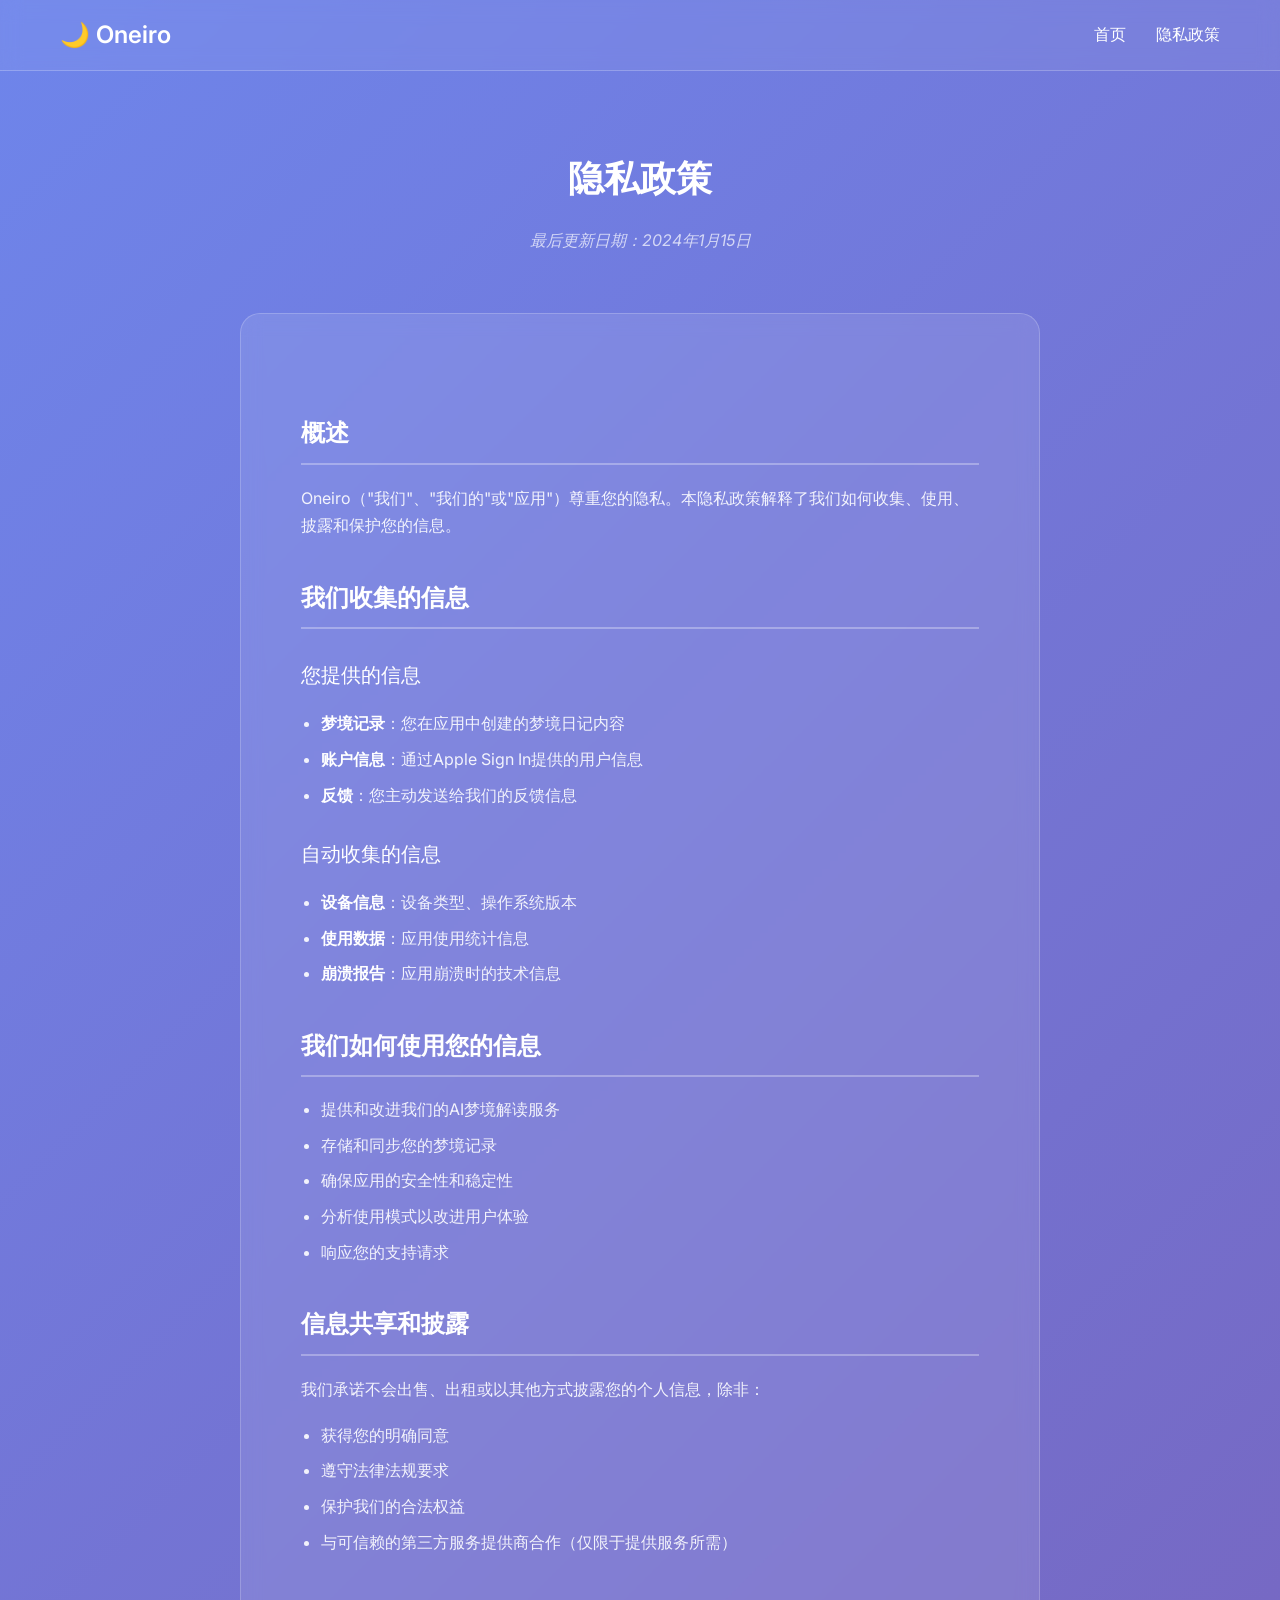
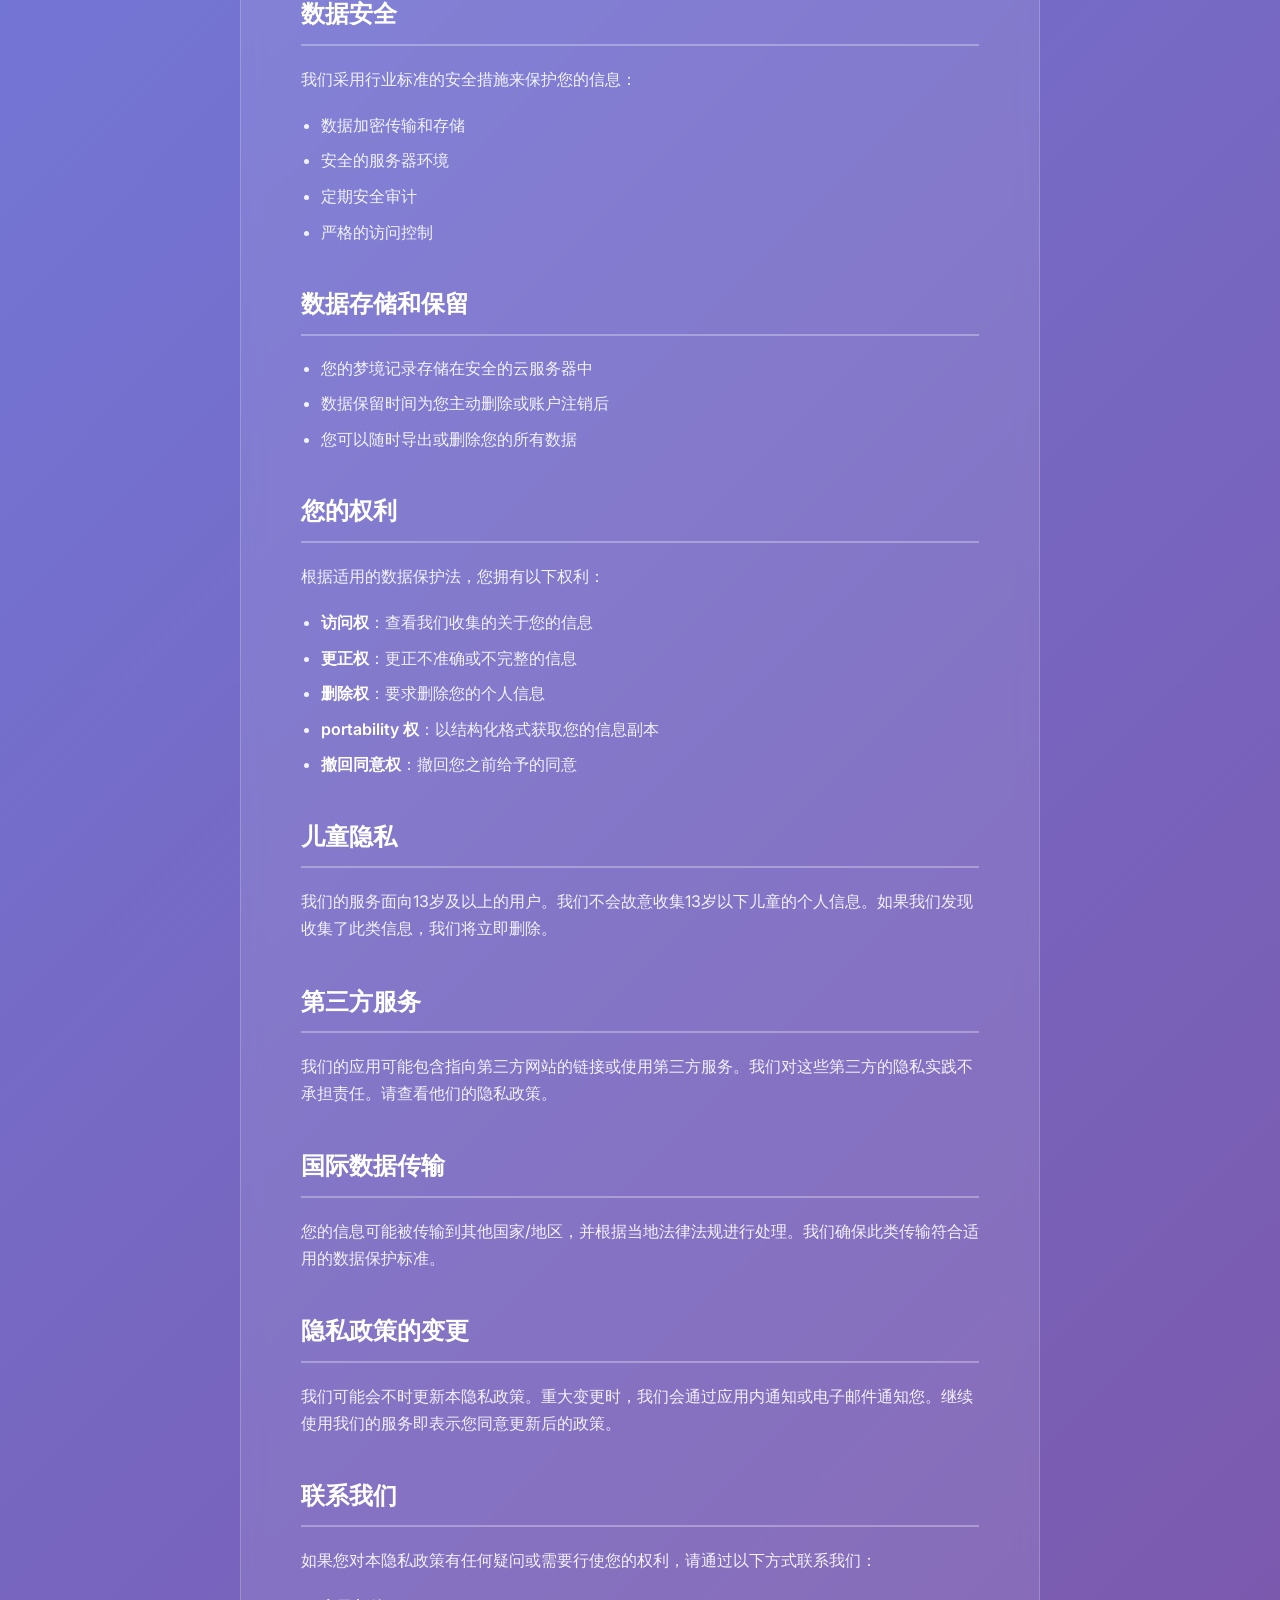
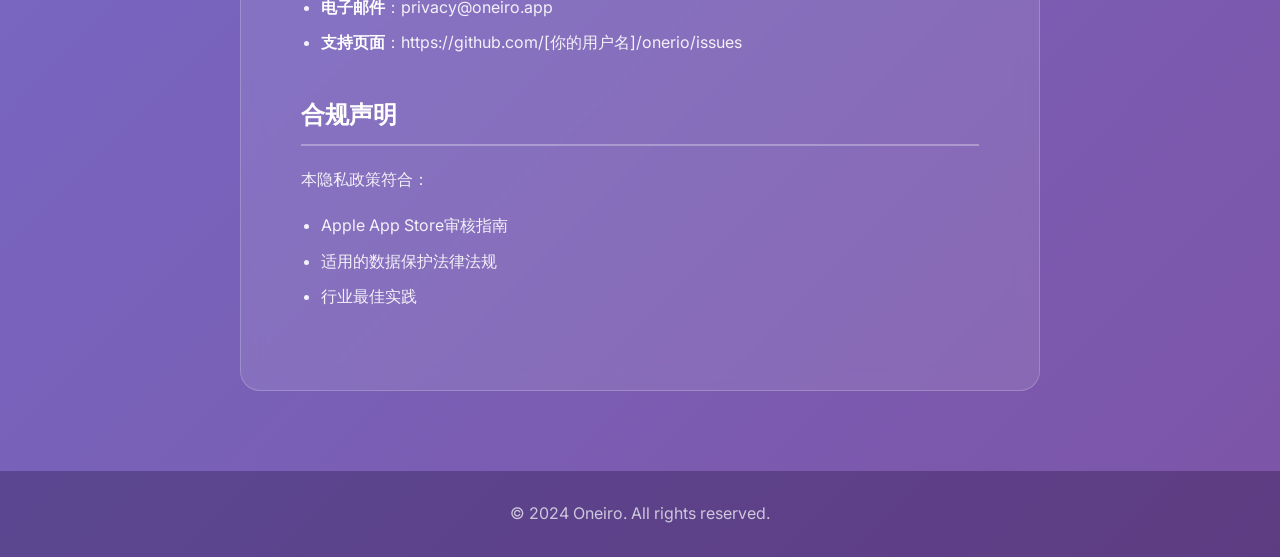
==== privacy-policy.html @ 010667df "Update README.md with deployment instructions for GitHub Pages, App Store submission details, and fi" ====
<!DOCTYPE html>
<html lang="zh-CN">
<head>
    <meta charset="UTF-8">
    <meta name="viewport" content="width=device-width, initial-scale=1.0">
    <title>隐私政策 - Oneiro</title>
    <link rel="stylesheet" href="styles.css">
    <link href="https://fonts.googleapis.com/css2?family=Inter:wght@300;400;500;600&display=swap" rel="stylesheet">
</head>
<body>
    <header>
        <nav>
            <div class="nav-container">
                <h1>🌙 Oneiro</h1>
                <ul>
                    <li><a href="index.html">首页</a></li>
                    <li><a href="privacy-policy.html">隐私政策</a></li>
                </ul>
            </div>
        </nav>
    </header>

    <main>
        <section class="privacy-policy">
            <div class="container">
                <h1>隐私政策</h1>
                <p class="last-updated">最后更新日期：2024年1月15日</p>

                <div class="policy-content">
                    <h2>概述</h2>
                    <p>Oneiro（"我们"、"我们的"或"应用"）尊重您的隐私。本隐私政策解释了我们如何收集、使用、披露和保护您的信息。</p>

                    <h2>我们收集的信息</h2>
                    <h3>您提供的信息</h3>
                    <ul>
                        <li><strong>梦境记录</strong>：您在应用中创建的梦境日记内容</li>
                        <li><strong>账户信息</strong>：通过Apple Sign In提供的用户信息</li>
                        <li><strong>反馈</strong>：您主动发送给我们的反馈信息</li>
                    </ul>

                    <h3>自动收集的信息</h3>
                    <ul>
                        <li><strong>设备信息</strong>：设备类型、操作系统版本</li>
                        <li><strong>使用数据</strong>：应用使用统计信息</li>
                        <li><strong>崩溃报告</strong>：应用崩溃时的技术信息</li>
                    </ul>

                    <h2>我们如何使用您的信息</h2>
                    <ul>
                        <li>提供和改进我们的AI梦境解读服务</li>
                        <li>存储和同步您的梦境记录</li>
                        <li>确保应用的安全性和稳定性</li>
                        <li>分析使用模式以改进用户体验</li>
                        <li>响应您的支持请求</li>
                    </ul>

                    <h2>信息共享和披露</h2>
                    <p>我们承诺不会出售、出租或以其他方式披露您的个人信息，除非：</p>
                    <ul>
                        <li>获得您的明确同意</li>
                        <li>遵守法律法规要求</li>
                        <li>保护我们的合法权益</li>
                        <li>与可信赖的第三方服务提供商合作（仅限于提供服务所需）</li>
                    </ul>

                    <h2>数据安全</h2>
                    <p>我们采用行业标准的安全措施来保护您的信息：</p>
                    <ul>
                        <li>数据加密传输和存储</li>
                        <li>安全的服务器环境</li>
                        <li>定期安全审计</li>
                        <li>严格的访问控制</li>
                    </ul>

                    <h2>数据存储和保留</h2>
                    <ul>
                        <li>您的梦境记录存储在安全的云服务器中</li>
                        <li>数据保留时间为您主动删除或账户注销后</li>
                        <li>您可以随时导出或删除您的所有数据</li>
                    </ul>

                    <h2>您的权利</h2>
                    <p>根据适用的数据保护法，您拥有以下权利：</p>
                    <ul>
                        <li><strong>访问权</strong>：查看我们收集的关于您的信息</li>
                        <li><strong>更正权</strong>：更正不准确或不完整的信息</li>
                        <li><strong>删除权</strong>：要求删除您的个人信息</li>
                        <li><strong> portability 权</strong>：以结构化格式获取您的信息副本</li>
                        <li><strong>撤回同意权</strong>：撤回您之前给予的同意</li>
                    </ul>

                    <h2>儿童隐私</h2>
                    <p>我们的服务面向13岁及以上的用户。我们不会故意收集13岁以下儿童的个人信息。如果我们发现收集了此类信息，我们将立即删除。</p>

                    <h2>第三方服务</h2>
                    <p>我们的应用可能包含指向第三方网站的链接或使用第三方服务。我们对这些第三方的隐私实践不承担责任。请查看他们的隐私政策。</p>

                    <h2>国际数据传输</h2>
                    <p>您的信息可能被传输到其他国家/地区，并根据当地法律法规进行处理。我们确保此类传输符合适用的数据保护标准。</p>

                    <h2>隐私政策的变更</h2>
                    <p>我们可能会不时更新本隐私政策。重大变更时，我们会通过应用内通知或电子邮件通知您。继续使用我们的服务即表示您同意更新后的政策。</p>

                    <h2>联系我们</h2>
                    <p>如果您对本隐私政策有任何疑问或需要行使您的权利，请通过以下方式联系我们：</p>
                    <ul>
                        <li><strong>电子邮件</strong>：privacy@oneiro.app</li>
                        <li><strong>支持页面</strong>：https://github.com/[你的用户名]/onerio/issues</li>
                    </ul>

                    <h2>合规声明</h2>
                    <p>本隐私政策符合：</p>
                    <ul>
                        <li>Apple App Store审核指南</li>
                        <li>适用的数据保护法律法规</li>
                        <li>行业最佳实践</li>
                    </ul>
                </div>
            </div>
        </section>
    </main>

    <footer>
        <div class="container">
            <p>&copy; 2024 Oneiro. All rights reserved.</p>
        </div>
    </footer>
</body>
</html>
---- styles.css ----
/* 全局样式 */
* {
    margin: 0;
    padding: 0;
    box-sizing: border-box;
}

body {
    font-family: 'Inter', -apple-system, BlinkMacSystemFont, 'Segoe UI', Roboto, sans-serif;
    line-height: 1.6;
    color: #1f2937;
    background: linear-gradient(135deg, #667eea 0%, #764ba2 100%);
    min-height: 100vh;
}

.container {
    max-width: 1200px;
    margin: 0 auto;
    padding: 0 20px;
}

/* 导航栏 */
nav {
    background: rgba(255, 255, 255, 0.1);
    backdrop-filter: blur(10px);
    border-bottom: 1px solid rgba(255, 255, 255, 0.2);
    position: fixed;
    width: 100%;
    top: 0;
    z-index: 1000;
}

.nav-container {
    max-width: 1200px;
    margin: 0 auto;
    padding: 0 20px;
    display: flex;
    justify-content: space-between;
    align-items: center;
    height: 70px;
}

nav h1 {
    color: white;
    font-size: 24px;
    font-weight: 600;
}

nav ul {
    display: flex;
    list-style: none;
    gap: 30px;
}

nav a {
    color: white;
    text-decoration: none;
    font-weight: 500;
    transition: opacity 0.3s ease;
}

nav a:hover {
    opacity: 0.8;
}

/* 主要内容 */
main {
    padding-top: 70px;
}

/* 首页英雄区域 */
.hero {
    padding: 100px 0;
    text-align: center;
    color: white;
}

.hero-content h2 {
    font-size: 48px;
    font-weight: 600;
    margin-bottom: 20px;
    text-shadow: 0 2px 4px rgba(0, 0, 0, 0.3);
}

.hero-content p {
    font-size: 20px;
    margin-bottom: 40px;
    opacity: 0.9;
}

.hero-buttons {
    display: flex;
    gap: 20px;
    justify-content: center;
    flex-wrap: wrap;
}

.btn-primary, .btn-secondary {
    padding: 12px 30px;
    border-radius: 25px;
    text-decoration: none;
    font-weight: 500;
    transition: all 0.3s ease;
    display: inline-block;
}

.btn-primary {
    background: rgba(255, 255, 255, 0.2);
    color: white;
    border: 1px solid rgba(255, 255, 255, 0.3);
}

.btn-primary:hover {
    background: rgba(255, 255, 255, 0.3);
    transform: translateY(-2px);
}

.btn-secondary {
    background: transparent;
    color: white;
    border: 1px solid rgba(255, 255, 255, 0.5);
}

.btn-secondary:hover {
    background: rgba(255, 255, 255, 0.1);
    transform: translateY(-2px);
}

/* 功能区域 */
.features {
    padding: 80px 0;
    background: rgba(255, 255, 255, 0.05);
}

.features h2 {
    text-align: center;
    color: white;
    font-size: 36px;
    margin-bottom: 60px;
    font-weight: 600;
}

.features-grid {
    display: grid;
    grid-template-columns: repeat(auto-fit, minmax(250px, 1fr));
    gap: 30px;
}

.feature-card {
    background: rgba(255, 255, 255, 0.1);
    backdrop-filter: blur(10px);
    border-radius: 20px;
    padding: 40px 30px;
    text-align: center;
    border: 1px solid rgba(255, 255, 255, 0.2);
    transition: transform 0.3s ease, box-shadow 0.3s ease;
}

.feature-card:hover {
    transform: translateY(-5px);
    box-shadow: 0 20px 40px rgba(0, 0, 0, 0.2);
}

.feature-icon {
    font-size: 48px;
    margin-bottom: 20px;
}

.feature-card h3 {
    color: white;
    font-size: 24px;
    margin-bottom: 15px;
    font-weight: 600;
}

.feature-card p {
    color: rgba(255, 255, 255, 0.8);
    font-size: 16px;
    line-height: 1.6;
}

/* 隐私政策页面 */
.privacy-policy {
    padding: 80px 0;
    background: rgba(255, 255, 255, 0.05);
}

.privacy-policy h1 {
    text-align: center;
    color: white;
    font-size: 36px;
    margin-bottom: 20px;
    font-weight: 600;
}

.last-updated {
    text-align: center;
    color: rgba(255, 255, 255, 0.7);
    margin-bottom: 60px;
    font-style: italic;
}

.policy-content {
    background: rgba(255, 255, 255, 0.1);
    backdrop-filter: blur(10px);
    border-radius: 20px;
    padding: 60px;
    border: 1px solid rgba(255, 255, 255, 0.2);
    max-width: 800px;
    margin: 0 auto;
}

.policy-content h2 {
    color: white;
    font-size: 24px;
    margin: 40px 0 20px 0;
    padding-bottom: 10px;
    border-bottom: 2px solid rgba(255, 255, 255, 0.3);
    font-weight: 600;
}

.policy-content h3 {
    color: white;
    font-size: 20px;
    margin: 30px 0 15px 0;
    font-weight: 500;
}

.policy-content p {
    color: rgba(255, 255, 255, 0.9);
    margin-bottom: 20px;
    line-height: 1.7;
}

.policy-content ul {
    margin: 20px 0;
    padding-left: 20px;
}

.policy-content li {
    color: rgba(255, 255, 255, 0.9);
    margin-bottom: 10px;
    line-height: 1.6;
}

.policy-content li strong {
    color: white;
    font-weight: 600;
}

/* 页脚 */
footer {
    background: rgba(0, 0, 0, 0.2);
    padding: 30px 0;
    text-align: center;
    color: rgba(255, 255, 255, 0.7);
}

/* 响应式设计 */
@media (max-width: 768px) {
    .nav-container {
        flex-direction: column;
        height: auto;
        padding: 20px;
    }

    nav ul {
        margin-top: 20px;
        gap: 20px;
    }

    .hero-content h2 {
        font-size: 32px;
    }

    .hero-content p {
        font-size: 18px;
    }

    .hero-buttons {
        flex-direction: column;
        align-items: center;
    }

    .features-grid {
        grid-template-columns: 1fr;
    }

    .policy-content {
        padding: 30px 20px;
    }

    .features h2, .privacy-policy h1 {
        font-size: 28px;
    }
}
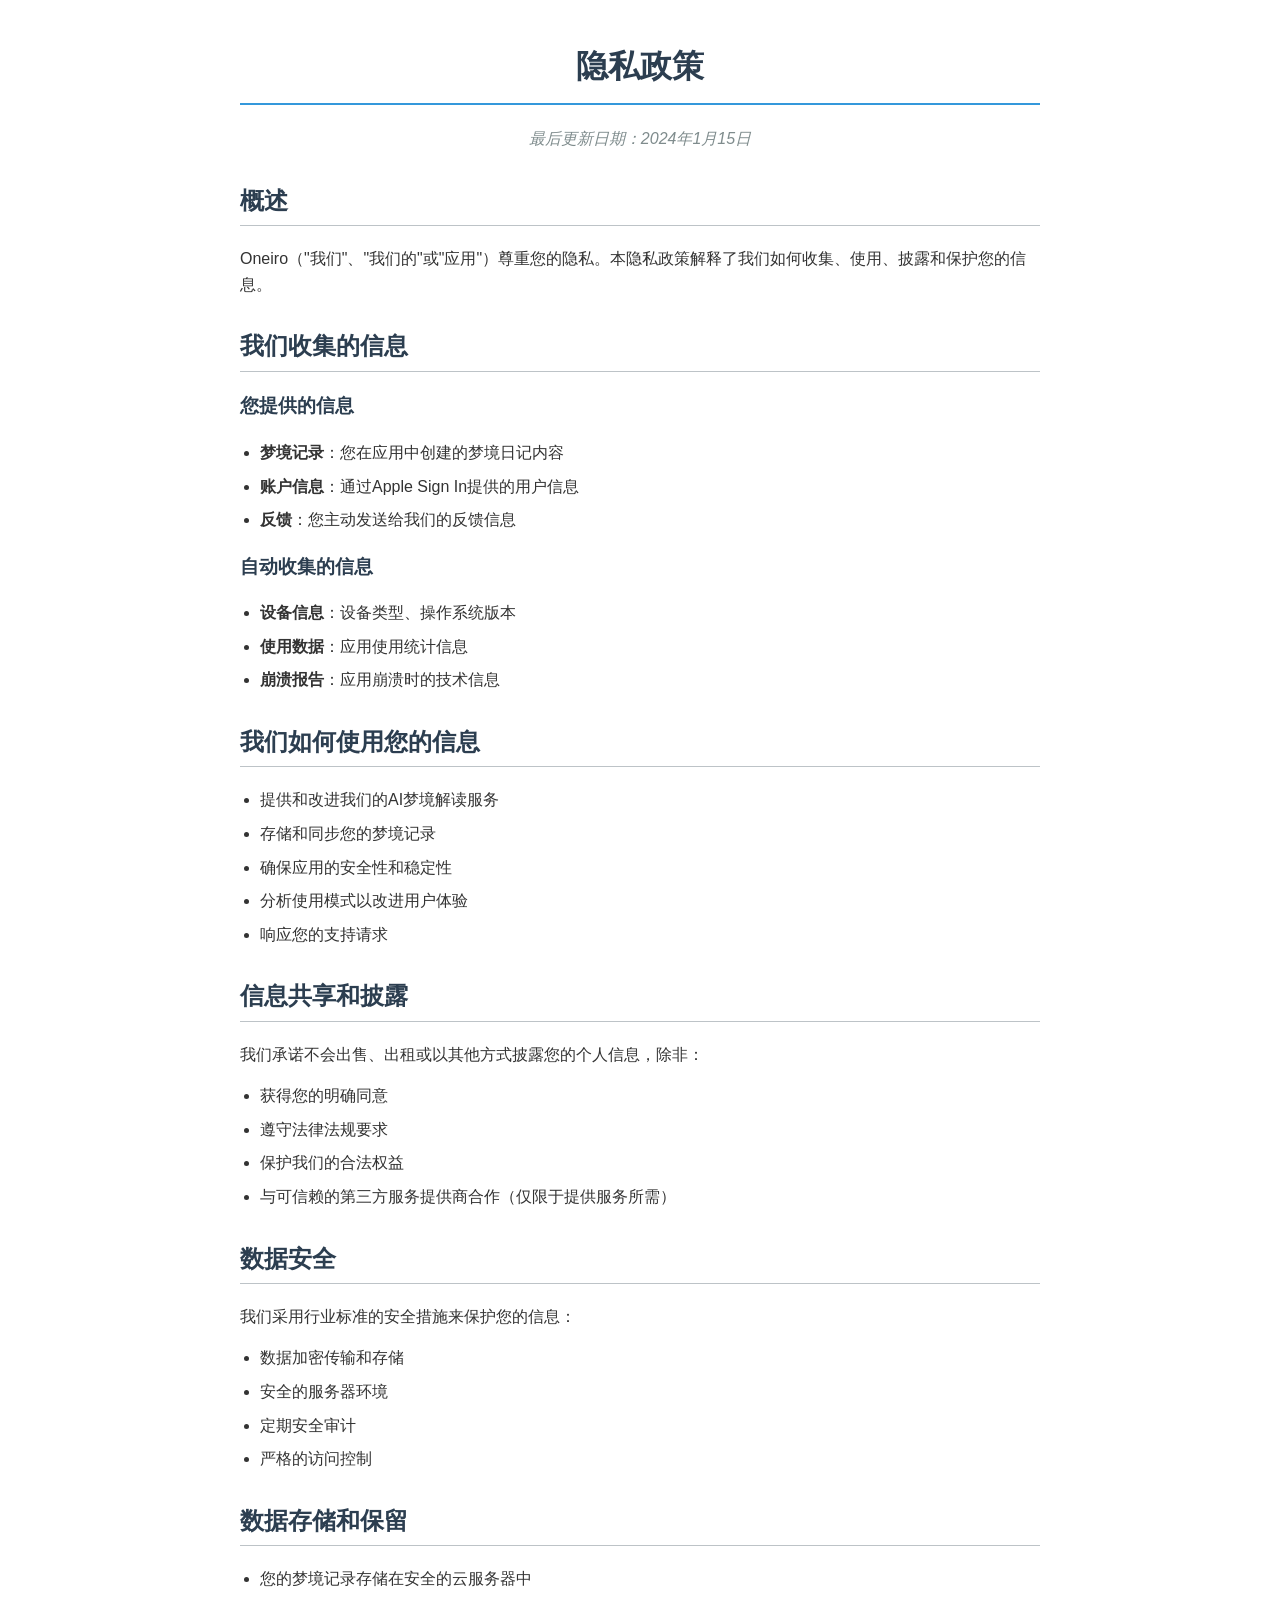
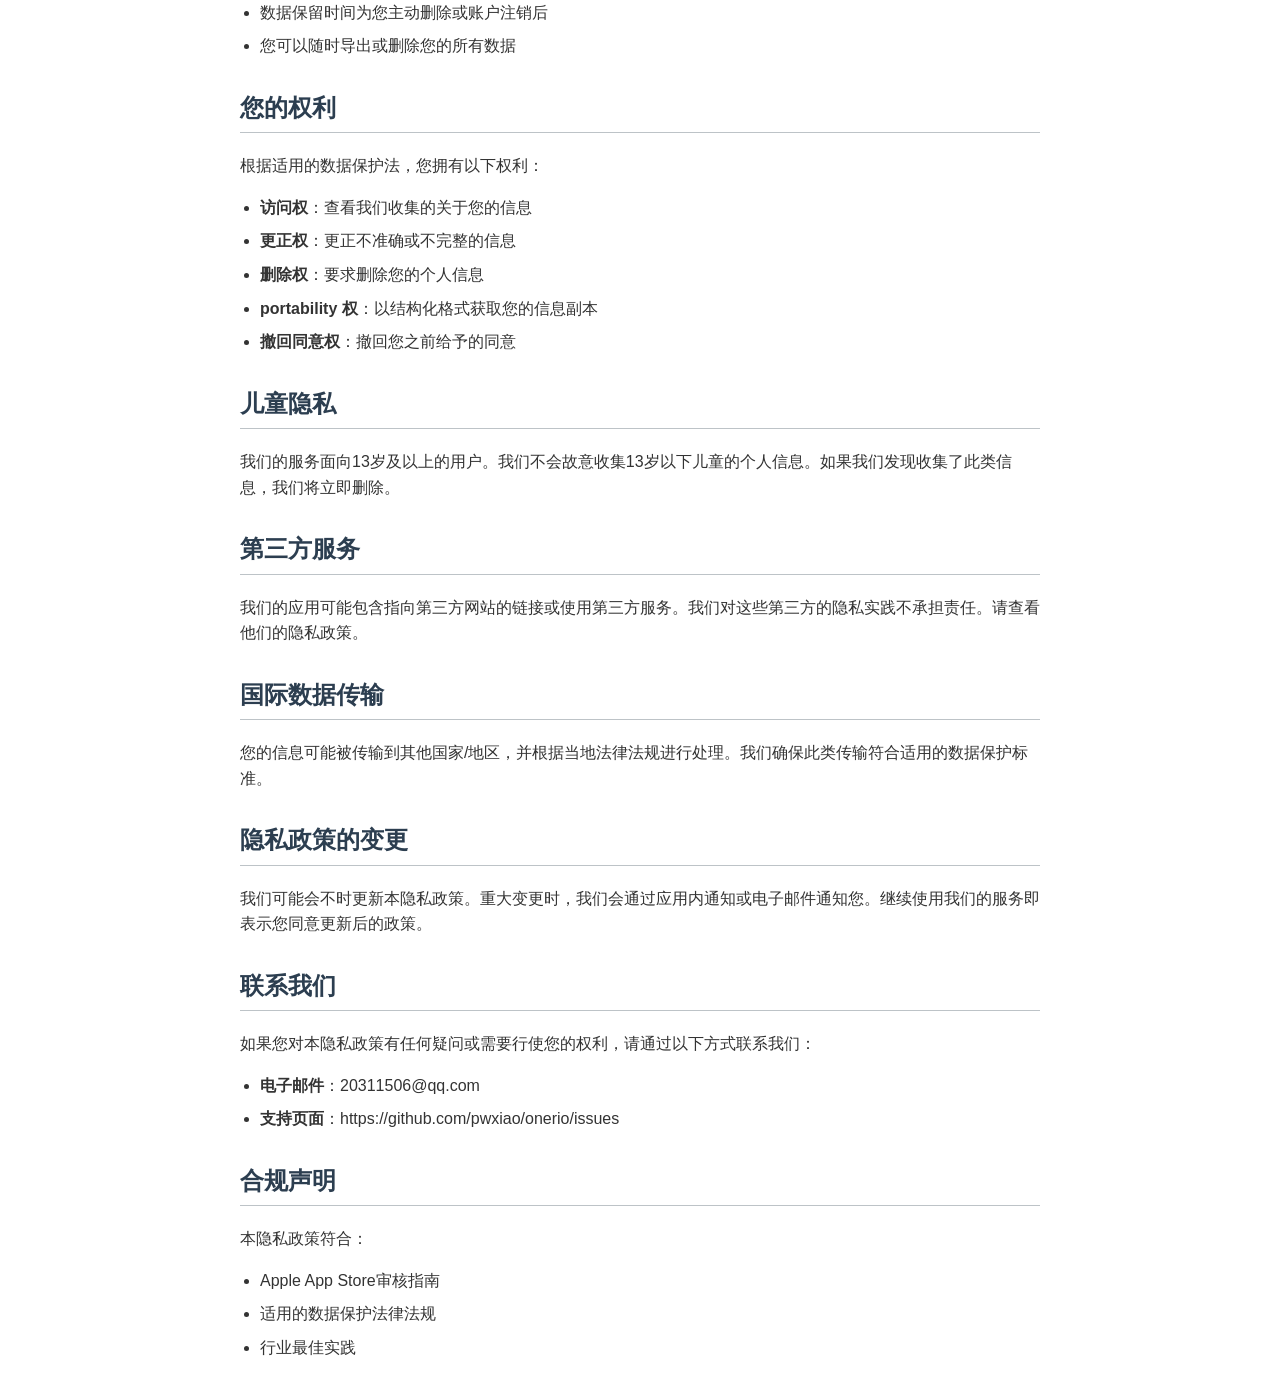
==== commit c2947b17: "Revise privacy policy layout with embedded styles, update contact information, and modify README for" ====
--- a/privacy-policy.html
+++ b/privacy-policy.html
@@ -4,29 +4,47 @@
     <meta charset="UTF-8">
     <meta name="viewport" content="width=device-width, initial-scale=1.0">
     <title>隐私政策 - Oneiro</title>
-    <link rel="stylesheet" href="styles.css">
-    <link href="https://fonts.googleapis.com/css2?family=Inter:wght@300;400;500;600&display=swap" rel="stylesheet">
+    <style>
+        body {
+            font-family: -apple-system, BlinkMacSystemFont, 'Segoe UI', Roboto, sans-serif;
+            line-height: 1.6;
+            max-width: 800px;
+            margin: 0 auto;
+            padding: 20px;
+            background: white;
+            color: #333;
+        }
+        h1, h2, h3 {
+            color: #2c3e50;
+        }
+        h1 {
+            text-align: center;
+            border-bottom: 2px solid #3498db;
+            padding-bottom: 10px;
+        }
+        h2 {
+            margin-top: 30px;
+            border-bottom: 1px solid #bdc3c7;
+            padding-bottom: 5px;
+        }
+        ul {
+            margin: 15px 0;
+            padding-left: 20px;
+        }
+        li {
+            margin-bottom: 8px;
+        }
+        .last-updated {
+            text-align: center;
+            color: #7f8c8d;
+            font-style: italic;
+            margin-bottom: 30px;
+        }
+    </style>
 </head>
 <body>
-    <header>
-        <nav>
-            <div class="nav-container">
-                <h1>🌙 Oneiro</h1>
-                <ul>
-                    <li><a href="index.html">首页</a></li>
-                    <li><a href="privacy-policy.html">隐私政策</a></li>
-                </ul>
-            </div>
-        </nav>
-    </header>
-
-    <main>
-        <section class="privacy-policy">
-            <div class="container">
-                <h1>隐私政策</h1>
-                <p class="last-updated">最后更新日期：2024年1月15日</p>
-
-                <div class="policy-content">
+    <h1>隐私政策</h1>
+    <p class="last-updated">最后更新日期：2024年1月15日</p>
                     <h2>概述</h2>
                     <p>Oneiro（"我们"、"我们的"或"应用"）尊重您的隐私。本隐私政策解释了我们如何收集、使用、披露和保护您的信息。</p>
 
@@ -104,8 +122,8 @@
                     <h2>联系我们</h2>
                     <p>如果您对本隐私政策有任何疑问或需要行使您的权利，请通过以下方式联系我们：</p>
                     <ul>
-                        <li><strong>电子邮件</strong>：privacy@oneiro.app</li>
-                        <li><strong>支持页面</strong>：https://github.com/[你的用户名]/onerio/issues</li>
+                        <li><strong>电子邮件</strong>：20311506@qq.com</li>
+                        <li><strong>支持页面</strong>：https://github.com/pwxiao/onerio/issues</li>
                     </ul>
 
                     <h2>合规声明</h2>
@@ -115,15 +133,5 @@
                         <li>适用的数据保护法律法规</li>
                         <li>行业最佳实践</li>
                     </ul>
-                </div>
-            </div>
-        </section>
-    </main>
-
-    <footer>
-        <div class="container">
-            <p>&copy; 2024 Oneiro. All rights reserved.</p>
-        </div>
-    </footer>
 </body>
 </html>
